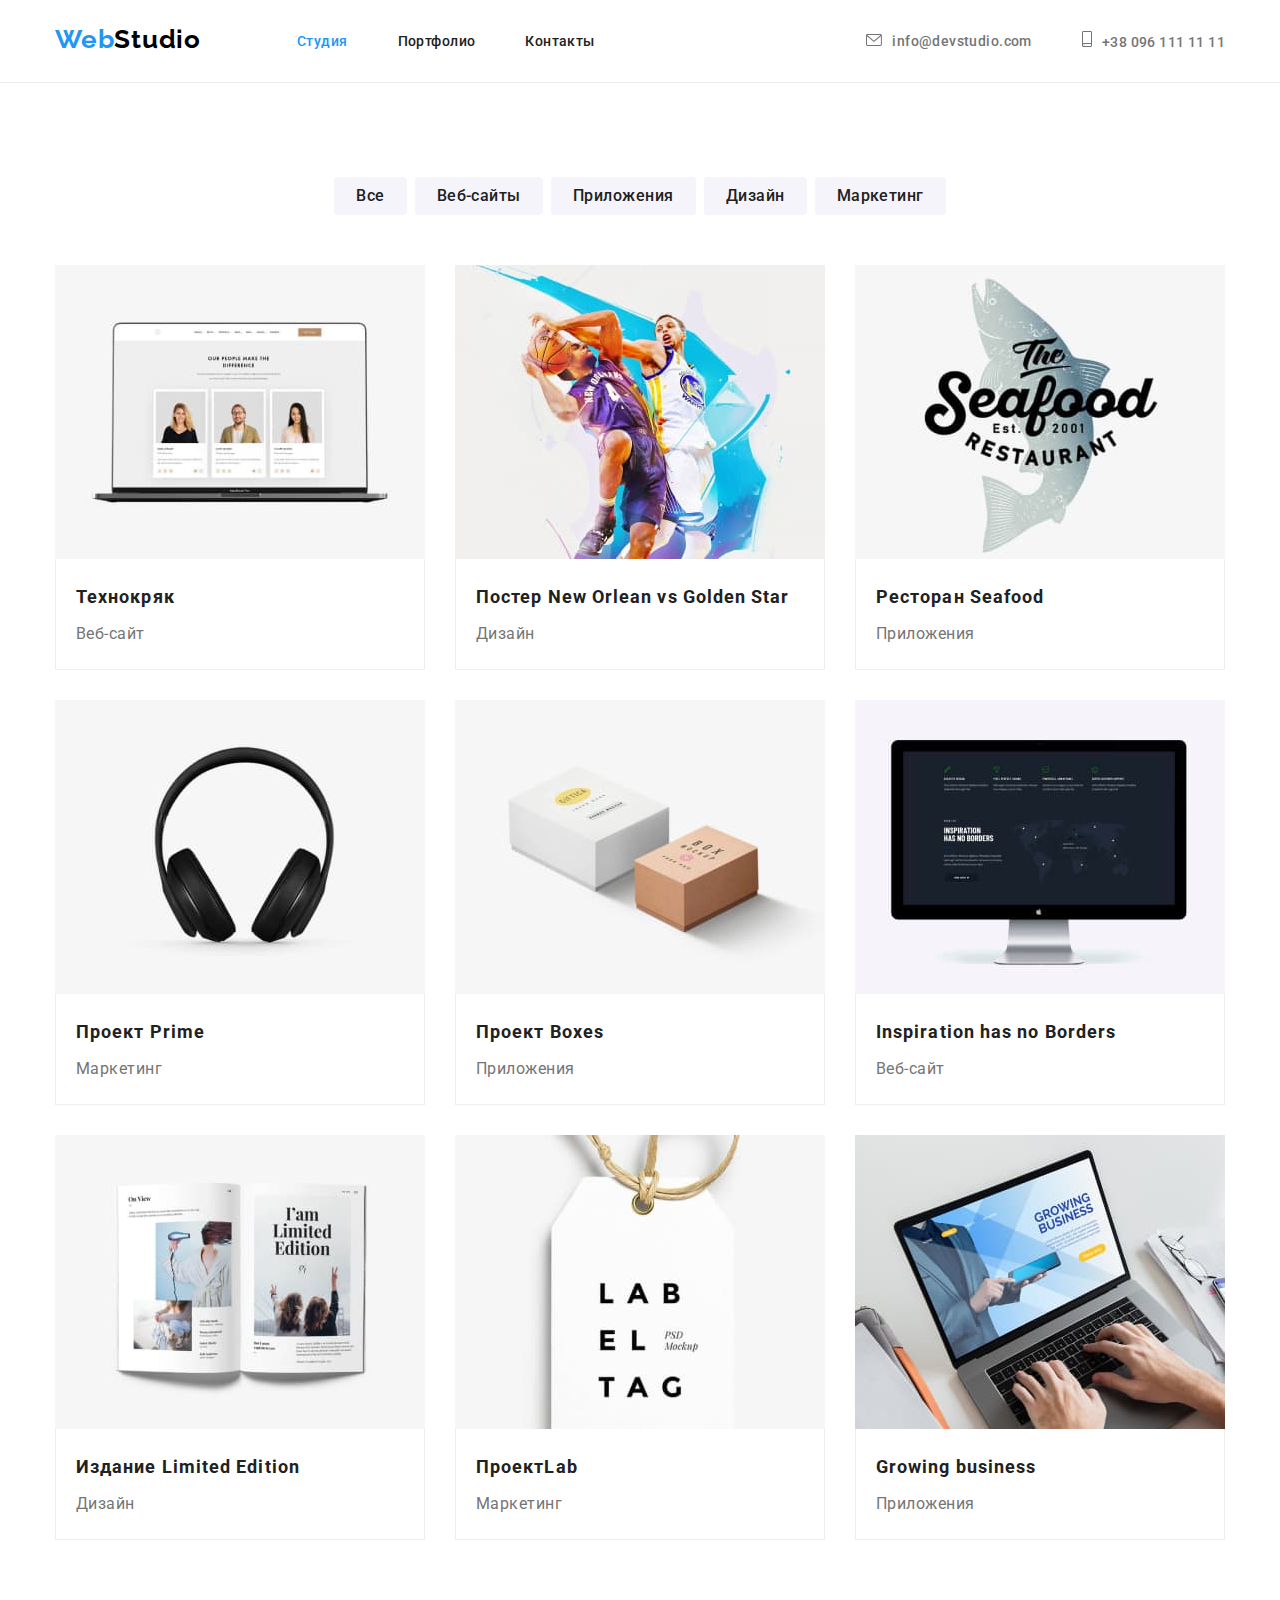
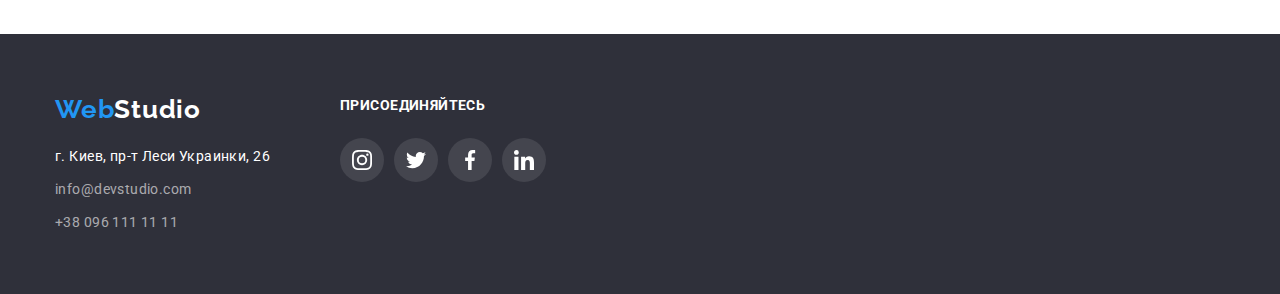
==== portfolio.html @ a6b40df0 "HW4" ====
<!DOCTYPE html>
<html lang="ru">
<head>
    <meta charset="UTF-8">
    <meta http-equiv="X-UA-Compatible" content="IE=edge">
    <meta name="viewport" content="width=device-width, initial-scale=1.0">
    <link rel="stylesheet" href="https://cdnjs.cloudflare.com/ajax/libs/modern-normalize/1.0.0/modern-normalize.min.css">
    <link rel="preconnect" href="https://fonts.googleapis.com">
    <link rel="preconnect" href="https://fonts.gstatic.com" crossorigin>
    <link href="https://fonts.googleapis.com/css2?family=Raleway:wght@700&family=Roboto:wght@400;500;700;900&display=swap" rel="stylesheet">
    <link rel="stylesheet" href="styles/styles.css">
    <title>Portfolio</title>
</head>

<body>
    <header>
        <div class="container">
            <nav>
                <!--Logo-->
                <a href="WebStudio"><span>Web</span>Studio</a>
                <!--Nav-->
                <ul class="menu">
                    <li class="menu1">
                        <a href="index.html" target="_blank" class="studio current">Студия</a>
                    </li>
                    <li class="menu2">
                        <a href="portfolio.html" target="_blank" class="portfolio">Портфолио</a>
                    </li>
                    <li class="menu3">
                        <a href="/Контакты" target="_blank" class="contacts">Контакты</a>
                    </li>
                </ul> 
                <!--Contacts-->
                <ul class="contact-us">
                    <li>
                        <a href="mailto:info@devstudio.com" class="mail-h"><div class="envelope" ><svg width="16" height="12"><use href="./images/icons.svg#envelope"></use></svg></div>info@devstudio.com</a>
                    </li>
                    <li>
                        <a href="tel:+380961111111" class="tel-h"><div class="smartphone"><svg width="10" height="16"><use href="./images/icons.svg#smartphone"></use></svg></div>+38 096 111 11 11</a>
                    </li>
                </ul>
            </nav>
        </div>
    </header>

    <main>
        <section class="main-portfolio">
            <div class="container">
                <h1 class="projects-title">Projects</h1>
            <ul class="buttons">
                <li class="filter1"><button type="button" class="filter">Все</button></li>
                <li class="filter2"><button type="button" class="filter">Веб-сайты</button></li>
                <li class="filter3"><button type="button" class="filter">Приложения</button></li>
                <li class="filter4"><button type="button" class="filter">Дизайн</button></li>
                <li class="filter5"><button type="button" class="filter">Маркетинг</button></li>
            </ul>

            <ul class="projects">
                <li class="box-prj project1">
                    <img src="./images/technocrack.jpg" alt="technocrack" width="370" height="294">
                    <div class="box-name">
                        <h2 class="name-develop">Технокряк</h2>
                        <p class="sub-name">Веб-сайт</p>
                    </div> 
                </li>
                <li class="box-prj project2">
                    <img src="./images/poster.jpg" alt="poster" width="370" height="294">
                    <div class="box-name">
                        <h2 class="name-develop">Постер New Orlean vs Golden Star</h2>
                        <p class="sub-name">Дизайн</p>
                    </div>
                </li>
                <li class="box-prj project3">
                    <img src="./images/seafood.jpg" alt="seafood" width="370" height="294">
                    <div class="box-name">
                        <h2 class="name-develop">Ресторан Seafood</h2>
                        <p class="sub-name">Приложения</p>
                    </div>
                </li>
                <li class="box-prj project4">
                    <img src="./images/projectprime.jpg" alt="projectprime" width="370" height="294">
                    <div class="box-name">
                        <h2 class="name-develop">Проект Prime</h2>
                        <p class="sub-name">Маркетинг</p>
                    </div>
                </li>
                <li class="box-prj project5">
                    <img src="./images/projectboxes.jpg" alt="projectboxes" width="370" height="294">
                    <div class="box-name">
                        <h2 class="name-develop">Проект Boxes</h2>
                        <p class="sub-name">Приложения</p>
                    </div>
                </li>
                <li class="box-prj project6">
                    <img src="./images/inspirationhasnoborders.jpg" alt="inspirationhasnoborders" width="370" height="294">
                    <div class="box-name">
                        <h2 class="name-develop">Inspiration has no Borders</h2>
                        <p class="sub-name">Веб-сайт</p>
                    </div>
                </li>
                <li class="box-prj project7">
                    <img src="./images/limitededition.jpg" alt="limitededition" width="370" height="294">
                    <div class="box-name">
                        <h2 class="name-develop">Издание Limited Edition</h2>
                        <p class="sub-name">Дизайн</p>
                    </div>
                </li>
                <li class="box-prj project8">
                    <img src="./images/projectlab.jpg" alt="projectlab" width="370" height="294">
                    <div class="box-name">
                        <h2 class="name-develop">ПроектLab</h2>
                        <p class="sub-name">Маркетинг</p>
                    </div>
                </li>
                <li class="box-prj project9">
                    <img src="./images/growingbusiness.jpg" alt="growingbusiness" width="370" height="294">
                    <div class="box-name">
                        <h2 class="name-develop">Growing business</h2>
                        <p class="sub-name">Приложения</p>
                    </div>
                </li>
            </ul>
            </div>
        </section>
        
    </main>

    <footer>
        <div class="container">
            <ul class="social">
                <li><a href="WebStudio"><span>Web</span>Studio</a>
                    <!--Address-->
                        <address>
                            <ul>
                                <li class="location"><a href="#">г. Киев, пр-т Леси Украинки, 26</a></li>
                                <li class="mail-f"><a href="mailto:info@devstudio.com">info@devstudio.com</a></li>
                                <li class="tel-f"><a href="tel:+380961111111">+38 096 111 11 11</a></li>
                            </ul>
                        </address>
                    </li>
                <li>
                    <h2 class="join">Присоединяйтесь</h2>
                    <ul class="links-f">
                        <li class="social-links-f"><svg width="20" height="20"><use href="./images/icons.svg#instagram"></use></svg></li>
                        <li class="social-links-f"><svg width="20" height="20"><use href="./images/icons.svg#twitter"></use></svg></li>
                        <li class="social-links-f"><svg width="20" height="20"><use href="./images/icons.svg#facebook"></use></svg></li>
                        <li class="social-links-f"><svg width="20" height="20"><use href="./images/icons.svg#linkedin"></use></svg></li>
                    </ul> 
                </li>
            </ul>
        </div>
    </footer>
</body>

</html>
---- styles/styles.css ----
:root {
  --primary-background: #fff;
  --second-background: #f5f4fa;
  --dark-background: #2f303a;
  --accent-color: #2196f3;
  --contact-color: rgba(255, 255, 255, 0.6);
  --main-color: #757575;
  --title-color: #212121;
  --shadow-color: #eeeeee;
  --order-hover: #188ce8;
  --logo-second-half: #000000;
  --border: #ececec;
  --icons: #afb1b8;
}

body {
  font-family: "Roboto", sans-serif;
  background: var(--primary-background);
  max-width: 1600px;
  margin: 0 auto;
}

.container {
  width: 100%;
  width: 1200px;
  margin: 0 auto;
  padding: 0 15px;
}

h1, h2, h3, h4, h5, h6, p {
  margin: 0;
}

ul, li {
  margin: 0;
  padding-left: 0;
  list-style-type: none;
}

a {
  text-decoration: none;
  color: inherit;
}

img {
  display: block;
  max-width: 100%;
  height: auto;
}

header {
  display: flex;
  border-bottom: 1px solid var(--border);
}

/*WebStudio*/
nav > a {
  font-family: "Raleway";
  font-weight: 700;
  font-size: 26px;
  line-height: 1.19;
  letter-spacing: 0.03em;
  color: var(--logo-second-half);
  padding-top: 24px;
  padding-bottom: 24px;
}

nav > a > span {
  letter-spacing: 0.03em;
  color: var(--accent-color);
}

nav {
  display: flex;
  justify-content: flex-start;
}

.menu {
  display: flex;
  margin-left: 96px;
  margin-top: 32px;
  margin-bottom: 32px;
}

.menu1,
.menu2 {
  margin-right: 50px;
}

.studio,
.portfolio,
.contacts {
  padding-top: 32px;
  padding-bottom: 32px;
}

.studio,
.portfolio,
.contacts {
  font-weight: 500;
  font-size: 14px;
  line-height: 1.14;
  letter-spacing: 0.03em;
  color: var(--title-color);
}

.current {
  color: var(--accent-color);
}

.studio:active,
.portfolio:active,
.contacts:active {
  color: var(--accent-color);
}

.contacts:hover,
.studio:hover,
.portfolio:hover {
  color: var(--accent-color);
}

.contacts:current,
.studio:current,
.portfolio:current {
  color: var(--accent-color);
}

.contact-us {
  display: flex;
  align-items: center;
  margin-left: auto;
}

.envelope, .smartphone {
  display: inline-flex;
  align-items: center;
  margin-right: 10px;
  fill: var(--main-color);
}

.mail-h {
  margin-right: 50px;
}

.mail-h,
.tel-h {
  font-weight: 500;
  font-size: 14px;
  line-height: 1.14;
  letter-spacing: 0.03em;
  color: var(--main-color);
}

.mail-h:hover,
.tel-h:hover,
.mail-h:active,
.tel-h:active,
.envelope:hover,
.smartphone:hover {
  color: var(--accent-color);
  fill: var(--accent-color);
}

/*Main-webstudio*/

.hat {
  background-color: var(--dark-background);
  padding: 200px 0;
  text-align: center;
  background-image: url(../images/bcgphoto.jpg);
}

.head {
  font-weight: 900;
  font-size: 44px;
  line-height: 1.36;
  text-align: center;
  letter-spacing: 0.06em;
  text-transform: uppercase;
  color: var(--primary-background);
  width: 696px;
  margin: auto;
}

.order {
  width: 200px;
  height: 50px;
  cursor: pointer;
  background: var(--accent-color);
  box-shadow: 0px 4px 4px rgba(0, 0, 0, 0.15);
  border-radius: 4px;
  border: none;
  margin-top: 30px;
}

.order:hover {
  background: var(--order-hover);
}

.text-order {
  font-weight: 700;
  font-size: 16px;
  line-height: 1.8;

  letter-spacing: 0.06em;
  color: var(--primary-background);
}

.softskills {
  padding-top: 94px;
  padding-bottom: 94px;
}

.title-softskills {
  display: none;
}

.feature {
  display: flex;
}

.feature-view {
  display: flex;
  align-items: center;
  justify-content: center;
  width: 270px;
  height: 120px;
  background-color: var(--second-background);
  margin-bottom: 30px;
}

.feature1,
.feature2,
.feature3 {
  margin-right: 30px;
}

.feature4 {
  margin-right: 0 auto;
}

.skills {
  font-weight: 700;
  font-size: 14px;
  line-height: 1.14;
  letter-spacing: 0.03em;
  text-transform: uppercase;
  color: var(--title-color);
  margin-bottom: 10px;
}

.prg {
  font-size: 14px;
  line-height: 1.7;
  letter-spacing: 0.03em;
  color: var(--main-color);
}

.presentation {
  padding-bottom: 94px;
}

.whatdo {
  font-weight: 700;
  font-size: 36px;
  line-height: 1.17;
  text-align: center;
  letter-spacing: 0.03em;
  color: var(--title-color);
  margin-bottom: 50px;
}

.box-img {
  display: flex;
  justify-content: center;
}

.box1,
.box2 {
  flex-basis: calc((100%-60px) / 3);
}

.section-team {
  background: var(--second-background);
  padding-top: 94px;
  padding-bottom: 94px;
}

.ourteam {
  font-weight: 700;
  font-size: 36px;
  line-height: 1.17;
  text-align: center;
  letter-spacing: 0.03em;
  color: var(--title-color);
  margin-bottom: 50px;
}

.team {
  display: flex;
  justify-content: space-between;
}

.people1,
.people2,
.people3,
.people4 {
  background: var(--primary-background);
  border-radius: 0px 0px 4px 4px;
  box-shadow: 0px 1px 3px rgba(0, 0, 0, 0.12), 0px 1px 1px rgba(0, 0, 0, 0.14),
    0px 2px 1px rgba(0, 0, 0, 0.2);
}

.developer {
  font-weight: 500;
  font-size: 16px;
  line-height: 1.18;
  text-align: center;
  letter-spacing: 0.03em;
  color: var(--title-color);
  margin-top: 30px;
}

.sub-d {
  font-size: 16px;
  line-height: 1.18;
  text-align: center;
  letter-spacing: 0.03em;
  color: var(--main-color);
  margin-top: 10px;
  margin-bottom: 30px;
}

.links {
  display: flex;
  justify-content: center;
}

.social-links {
  display: inline-flex;
  justify-content: center;
  align-items: center;
  margin-bottom: 30px;
  width: 44px;
  height: 44px;
  border-radius: 50%;
  fill: var(--icons);
  margin-right: 10px;
}

.social-links:hover,
.social-links:focus,
.social-links:active {
  background-color: var(--accent-color);
  fill: var(--primary-background);
}

.clients {
  padding-top: 94px;
  padding-bottom: 94px;
}

.clients-title {
  font-weight: 700;
  font-size: 36px;
  line-height: 1.17;
  text-align: center;
  letter-spacing: 0.03em;
  color: var(--title-color);
  margin-bottom: 50px;
}

.brends {
  display: flex;
  justify-content: center;
}

.brend {
  display: inline-flex;
  justify-content: center;
  align-items: center;
  width: 170px;
  height: 92px;
  border-radius: 4px;
  border: 1px solid var(--icons);
  fill: var(--icons);
  margin-right: 30px;
}

.brend:hover,
.brend:focus,
.brend:active {
  fill: var(--accent-color);
}

/*Main-portfolio*/

.main-portfolio {
  padding-top: 94px;
  padding-bottom: 94px;
}

.projects-title {
  display: none;
}

.buttons {
  display: flex;
  justify-content: center;
  margin-bottom: 50px;
}

.filter1,
.filter2,
.filter3,
.filter4 {
  padding-right: 8px;
}

.filter {
  cursor: pointer;
  font-weight: 500;
  font-size: 16px;
  line-height: 1.6;
  text-align: center;
  letter-spacing: 0.03em;
  color: var(--title-color);
  background: var(--second-background);
  border-radius: 4px;
  border: none;
  padding-top: 6px;
  padding-bottom: 6px;
  padding-left: 22px;
  padding-right: 22px;
}

.filter:active,
.filter:hover,
.filter:focus {
  color: var(--primary-background);
  background: var(--accent-color);
  filter: drop-shadow(0px 4px 4px rgba(0, 0, 0, 0.25));
}

.projects {
  display: flex;
  flex-wrap: wrap;
  gap: 30px;
}

.box-prj {
  background: var(--primary-background);
}

.box-name {
  border-left: 1px solid var(--shadow-color);
  border-right: 1px solid var(--shadow-color);
  border-bottom: 1px solid var(--shadow-color);
  padding-top: 20px;
  padding-right: 24px;
  padding-left: 20px;
  padding-bottom: 20px;
}

.name-develop {
  font-weight: 700;
  font-size: 18px;
  line-height: 2;
  letter-spacing: 0.06em;
  color: var(--title-color);
  margin-bottom: 4px;
}

.sub-name {
  font-size: 16px;
  line-height: 30px;
  letter-spacing: 0.03em;
  color: var(--main-color);
}

footer {
  display: flex;
  background-color: var(--dark-background);
  padding-top: 60px;
  padding-bottom: 60px;
}

footer > div > ul> li> a {
  font-family: "Raleway";
  font-weight: 700;
  font-size: 26px;
  line-height: 1.19;
  letter-spacing: 0.03em;
  color: var(--primary-background);
}

footer > div > ul> li> a > span {
  letter-spacing: 0.03em;
  color: var(--accent-color);
}

address {
  font-style: normal;
  margin-top: 20px;
}

.location {
  font-size: 14px;
  line-height: 1.7;
  letter-spacing: 0.03em;
  color: var(--primary-background);
  margin-bottom: 9px;
}

.mail-f {
  font-size: 14px;
  line-height: 1.7;
  letter-spacing: 0.03em;
  color: var(--contact-color);
  margin-bottom: 9px;
}

.tel-f {
  font-size: 14px;
  line-height: 1.7;
  letter-spacing: 0.03em;
  color: var(--contact-color);
}

.mail-f:hover,
.tel-f:hover,
.mail-f:active,
.tel-f:active {
  color: var(--accent-color);
}

.social {
  display: flex;
}

.join {
  font-weight: 700;
  font-size: 14px;
  line-height: 1.7;
  letter-spacing: 0.03em;
  text-transform: uppercase;
  color: var(--primary-background);
  margin-bottom: 20px;
  margin-left: 70px;
}

.links-f {
  display: flex;
  justify-content: center;
  margin-left: 70px;
}

.social-links-f {
  display: inline-flex;
  justify-content: center;
  align-items: center;
  margin-bottom: 30px;
  width: 44px;
  height: 44px;
  border-radius: 50%;
  background: rgba(255, 255, 255, 0.1);
  fill: var(--primary-background);
  margin-right: 10px;
}

.social-links-f:hover,
.social-links-f:focus,
.social-links-f:active {
  background-color: var(--accent-color);
}
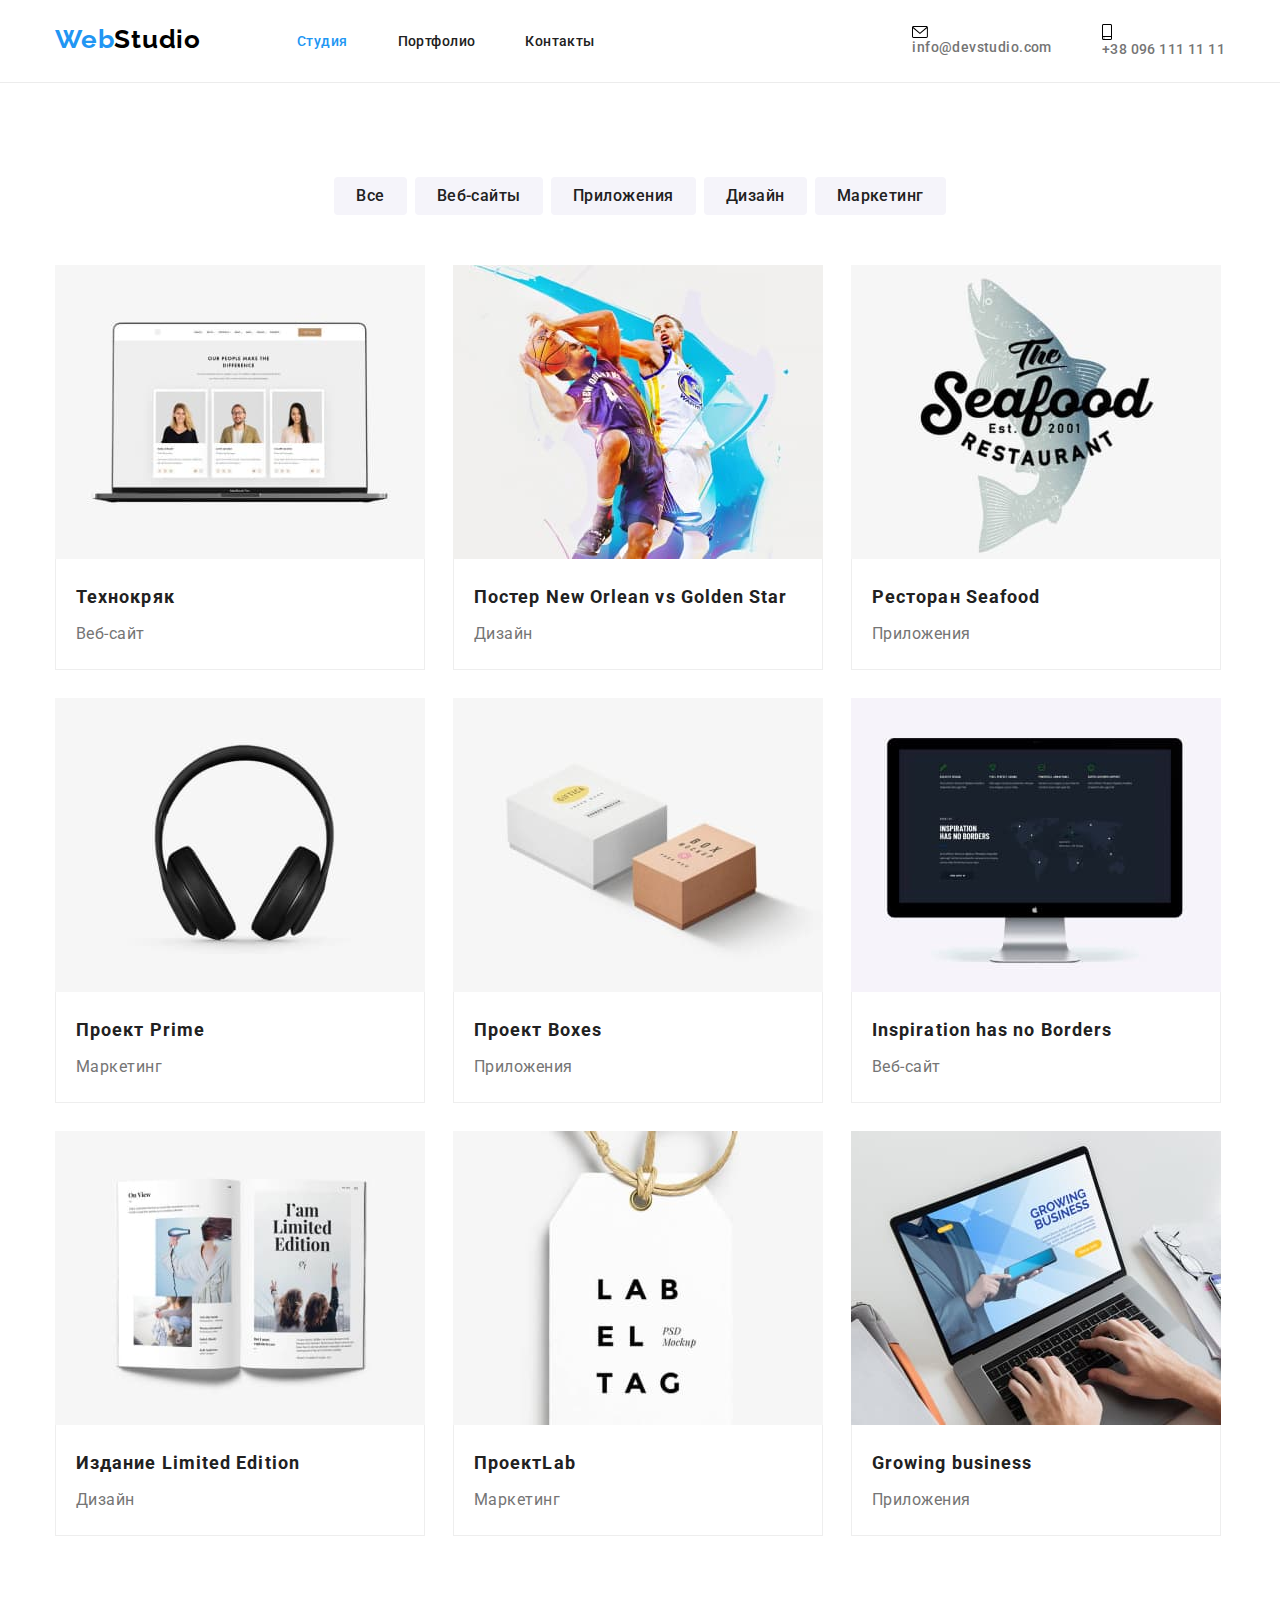
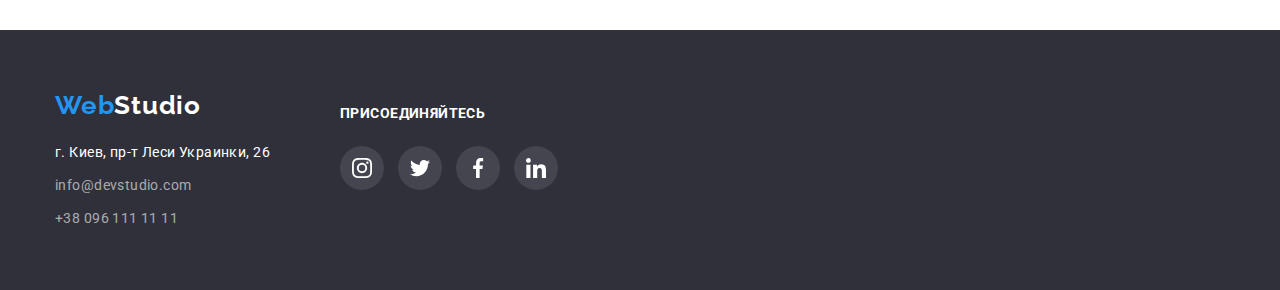
==== commit c33ec877: "HW4" ====
--- a/portfolio.html
+++ b/portfolio.html
@@ -126,28 +126,27 @@
     </main>
 
     <footer>
-        <div class="container">
-            <ul class="social">
-                <li><a href="WebStudio"><span>Web</span>Studio</a>
-                    <!--Address-->
-                        <address>
-                            <ul>
-                                <li class="location"><a href="#">г. Киев, пр-т Леси Украинки, 26</a></li>
-                                <li class="mail-f"><a href="mailto:info@devstudio.com">info@devstudio.com</a></li>
-                                <li class="tel-f"><a href="tel:+380961111111">+38 096 111 11 11</a></li>
-                            </ul>
-                        </address>
-                    </li>
-                <li>
-                    <h2 class="join">Присоединяйтесь</h2>
-                    <ul class="links-f">
-                        <li class="social-links-f"><svg width="20" height="20"><use href="./images/icons.svg#instagram"></use></svg></li>
-                        <li class="social-links-f"><svg width="20" height="20"><use href="./images/icons.svg#twitter"></use></svg></li>
-                        <li class="social-links-f"><svg width="20" height="20"><use href="./images/icons.svg#facebook"></use></svg></li>
-                        <li class="social-links-f"><svg width="20" height="20"><use href="./images/icons.svg#linkedin"></use></svg></li>
-                    </ul> 
-                </li>
-            </ul>
+        <div class="container-f">
+            <div class="address">
+                <a href="WebStudio"><span>Web</span>Studio</a>
+                <!--Address-->
+                <address>
+                    <ul>
+                        <li class="location"><a href="#">г. Киев, пр-т Леси Украинки, 26</a></li>
+                        <li class="mail-f"><a href="mailto:info@devstudio.com">info@devstudio.com</a></li>
+                        <li class="tel-f"><a href="tel:+380961111111">+38 096 111 11 11</a></li>
+                    </ul>
+                </address>
+            </div>
+            <div class="join-us">
+                <p class="join">Присоединяйтесь</p>
+                <ul>
+                    <li class="social-links-f"><svg width="20" height="20"><use href="./images/icons.svg#instagram"></use></svg></li>
+                    <li class="social-links-f"><svg width="20" height="20"><use href="./images/icons.svg#twitter"></use></svg></li>
+                    <li class="social-links-f"><svg width="20" height="20"><use href="./images/icons.svg#facebook"></use></svg></li>
+                    <li class="social-links-f"><svg width="20" height="20"><use href="./images/icons.svg#linkedin"></use></svg></li>
+                </ul> 
+            </div>
         </div>
     </footer>
 </body>
--- a/styles/styles.css
+++ b/styles/styles.css
@@ -16,8 +16,6 @@
 body {
   font-family: "Roboto", sans-serif;
   background: var(--primary-background);
-  max-width: 1600px;
-  margin: 0 auto;
 }
 
 .container {
@@ -133,10 +131,12 @@
 }
 
 .envelope, .smartphone {
-  display: inline-flex;
+  display: flex;
   align-items: center;
+}
+
+nav > ul > li > a > svg {
   margin-right: 10px;
-  fill: var(--main-color);
 }
 
 .mail-h {
@@ -169,6 +169,9 @@
   padding: 200px 0;
   text-align: center;
   background-image: url(../images/bcgphoto.jpg);
+  max-width: 1600px;
+  margin: 0 auto;
+  /*gradient?*/
 }
 
 .head {
@@ -329,12 +332,13 @@
   letter-spacing: 0.03em;
   color: var(--main-color);
   margin-top: 10px;
+  margin-bottom: 16px;
+}
+
+.links {
+  display: flex;
+  justify-content: center;
   margin-bottom: 30px;
-}
-
-.links {
-  display: flex;
-  justify-content: center;
 }
 
 .social-links {
@@ -391,6 +395,7 @@
 .brend:hover,
 .brend:focus,
 .brend:active {
+  border: 1px solid var(--accent-color);
   fill: var(--accent-color);
 }
 
@@ -446,11 +451,17 @@
 .projects {
   display: flex;
   flex-wrap: wrap;
-  gap: 30px;
+  gap: 28px;
 }
 
 .box-prj {
   background: var(--primary-background);
+}
+
+.box-prj:focus,
+.box-prj:hover {
+  border: 1px solid var(--shadow-color);
+  box-shadow: 0px 1px 1px rgba(0, 0, 0, 0.12), 0px 4px 4px rgba(0, 0, 0, 0.06), 1px 4px 6px rgba(0, 0, 0, 0.16);
 }
 
 .box-name {
@@ -480,13 +491,13 @@
 }
 
 footer {
-  display: flex;
+  display:flex;
   background-color: var(--dark-background);
   padding-top: 60px;
   padding-bottom: 60px;
 }
 
-footer > div > ul> li> a {
+footer > div > div > a {
   font-family: "Raleway";
   font-weight: 700;
   font-size: 26px;
@@ -495,7 +506,7 @@
   color: var(--primary-background);
 }
 
-footer > div > ul> li> a > span {
+footer > div > div > a > span {
   letter-spacing: 0.03em;
   color: var(--accent-color);
 }
@@ -503,6 +514,13 @@
 address {
   font-style: normal;
   margin-top: 20px;
+}
+
+.container-f {
+  display: flex;
+  width: 1200px;
+  margin: 0 auto;
+  padding: 0 15px;
 }
 
 .location {
@@ -535,8 +553,9 @@
   color: var(--accent-color);
 }
 
-.social {
-  display: flex;
+.join-us {
+  margin-top: 12px;
+  margin-left: 70px;
 }
 
 .join {
@@ -547,20 +566,12 @@
   text-transform: uppercase;
   color: var(--primary-background);
   margin-bottom: 20px;
-  margin-left: 70px;
-}
-
-.links-f {
-  display: flex;
-  justify-content: center;
-  margin-left: 70px;
 }
 
 .social-links-f {
   display: inline-flex;
-  justify-content: center;
   align-items: center;
-  margin-bottom: 30px;
+  justify-content: center;
   width: 44px;
   height: 44px;
   border-radius: 50%;
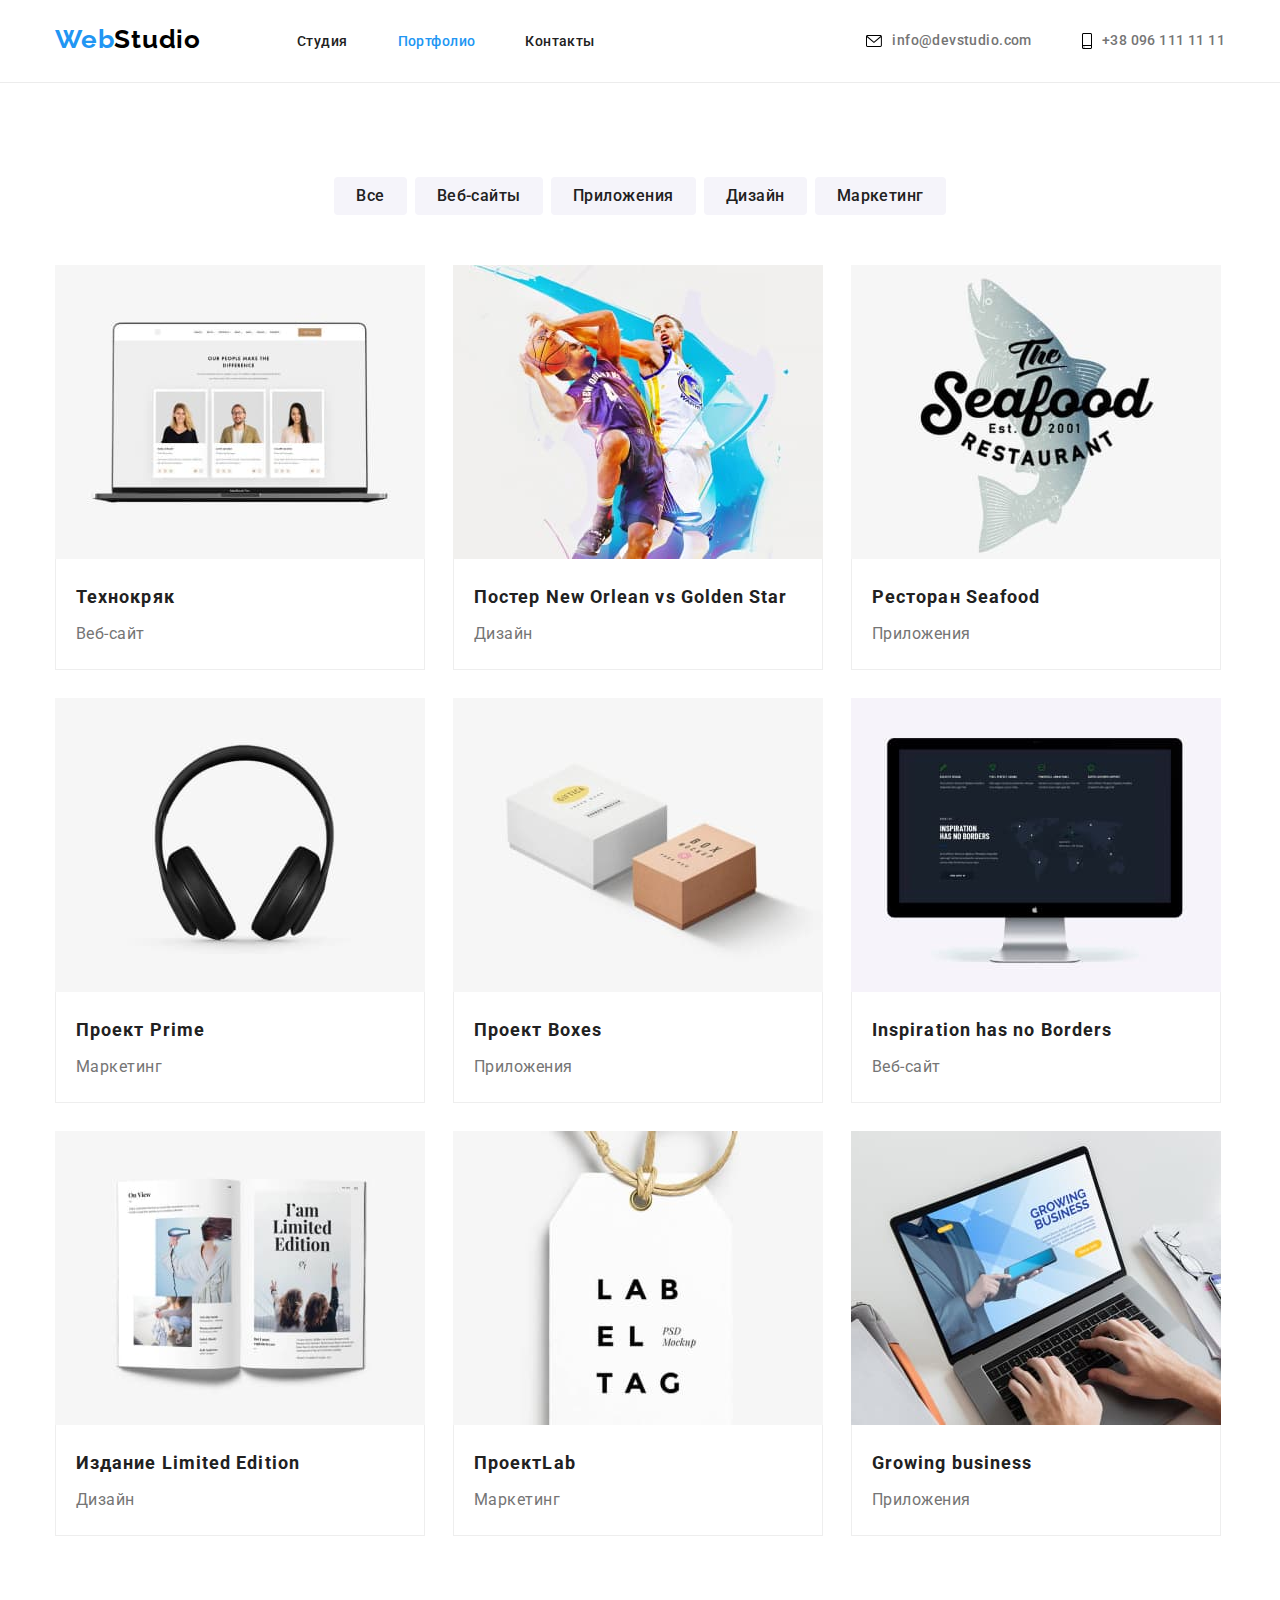
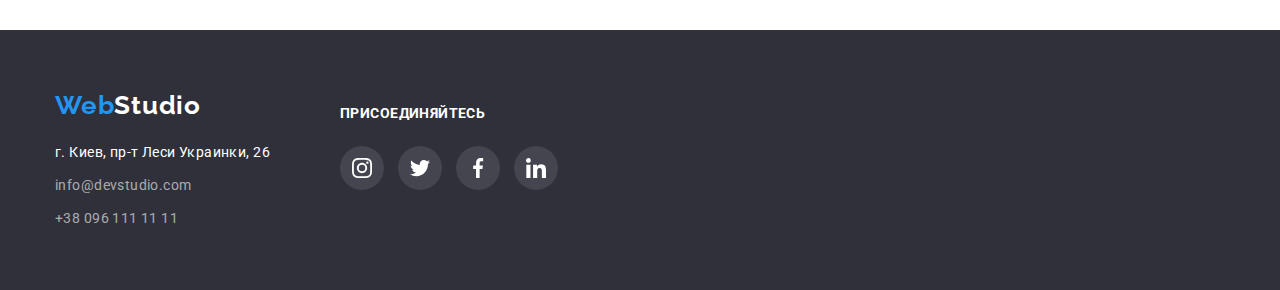
==== commit cab36c79: "hw4" ====
--- a/portfolio.html
+++ b/portfolio.html
@@ -21,10 +21,10 @@
                 <!--Nav-->
                 <ul class="menu">
                     <li class="menu1">
-                        <a href="index.html" target="_blank" class="studio current">Студия</a>
+                        <a href="index.html" target="_blank" class="studio">Студия</a>
                     </li>
                     <li class="menu2">
-                        <a href="portfolio.html" target="_blank" class="portfolio">Портфолио</a>
+                        <a href="portfolio.html" target="_blank" class="portfolio current">Портфолио</a>
                     </li>
                     <li class="menu3">
                         <a href="/Контакты" target="_blank" class="contacts">Контакты</a>
@@ -33,10 +33,10 @@
                 <!--Contacts-->
                 <ul class="contact-us">
                     <li>
-                        <a href="mailto:info@devstudio.com" class="mail-h"><div class="envelope" ><svg width="16" height="12"><use href="./images/icons.svg#envelope"></use></svg></div>info@devstudio.com</a>
+                        <a href="mailto:info@devstudio.com" class="mail-h envelope"><svg width="16" height="12"><use href="./images/icons.svg#envelope"></use></svg>info@devstudio.com</a>
                     </li>
                     <li>
-                        <a href="tel:+380961111111" class="tel-h"><div class="smartphone"><svg width="10" height="16"><use href="./images/icons.svg#smartphone"></use></svg></div>+38 096 111 11 11</a>
+                        <a href="tel:+380961111111" class="tel-h smartphone"><svg width="10" height="16"><use href="./images/icons.svg#smartphone"></use></svg>+38 096 111 11 11</a>
                     </li>
                 </ul>
             </nav>
--- a/styles/styles.css
+++ b/styles/styles.css
@@ -168,10 +168,10 @@
   background-color: var(--dark-background);
   padding: 200px 0;
   text-align: center;
-  background-image: url(../images/bcgphoto.jpg);
+  background-image: linear-gradient(rgba(47, 48, 58, 0.4), rgba(47, 48, 58, 0.4)), url(../images/backgroundhero.jpg);
   max-width: 1600px;
   margin: 0 auto;
-  /*gradient?*/
+  
 }
 
 .head {
@@ -460,7 +460,6 @@
 
 .box-prj:focus,
 .box-prj:hover {
-  border: 1px solid var(--shadow-color);
   box-shadow: 0px 1px 1px rgba(0, 0, 0, 0.12), 0px 4px 4px rgba(0, 0, 0, 0.06), 1px 4px 6px rgba(0, 0, 0, 0.16);
 }
 
